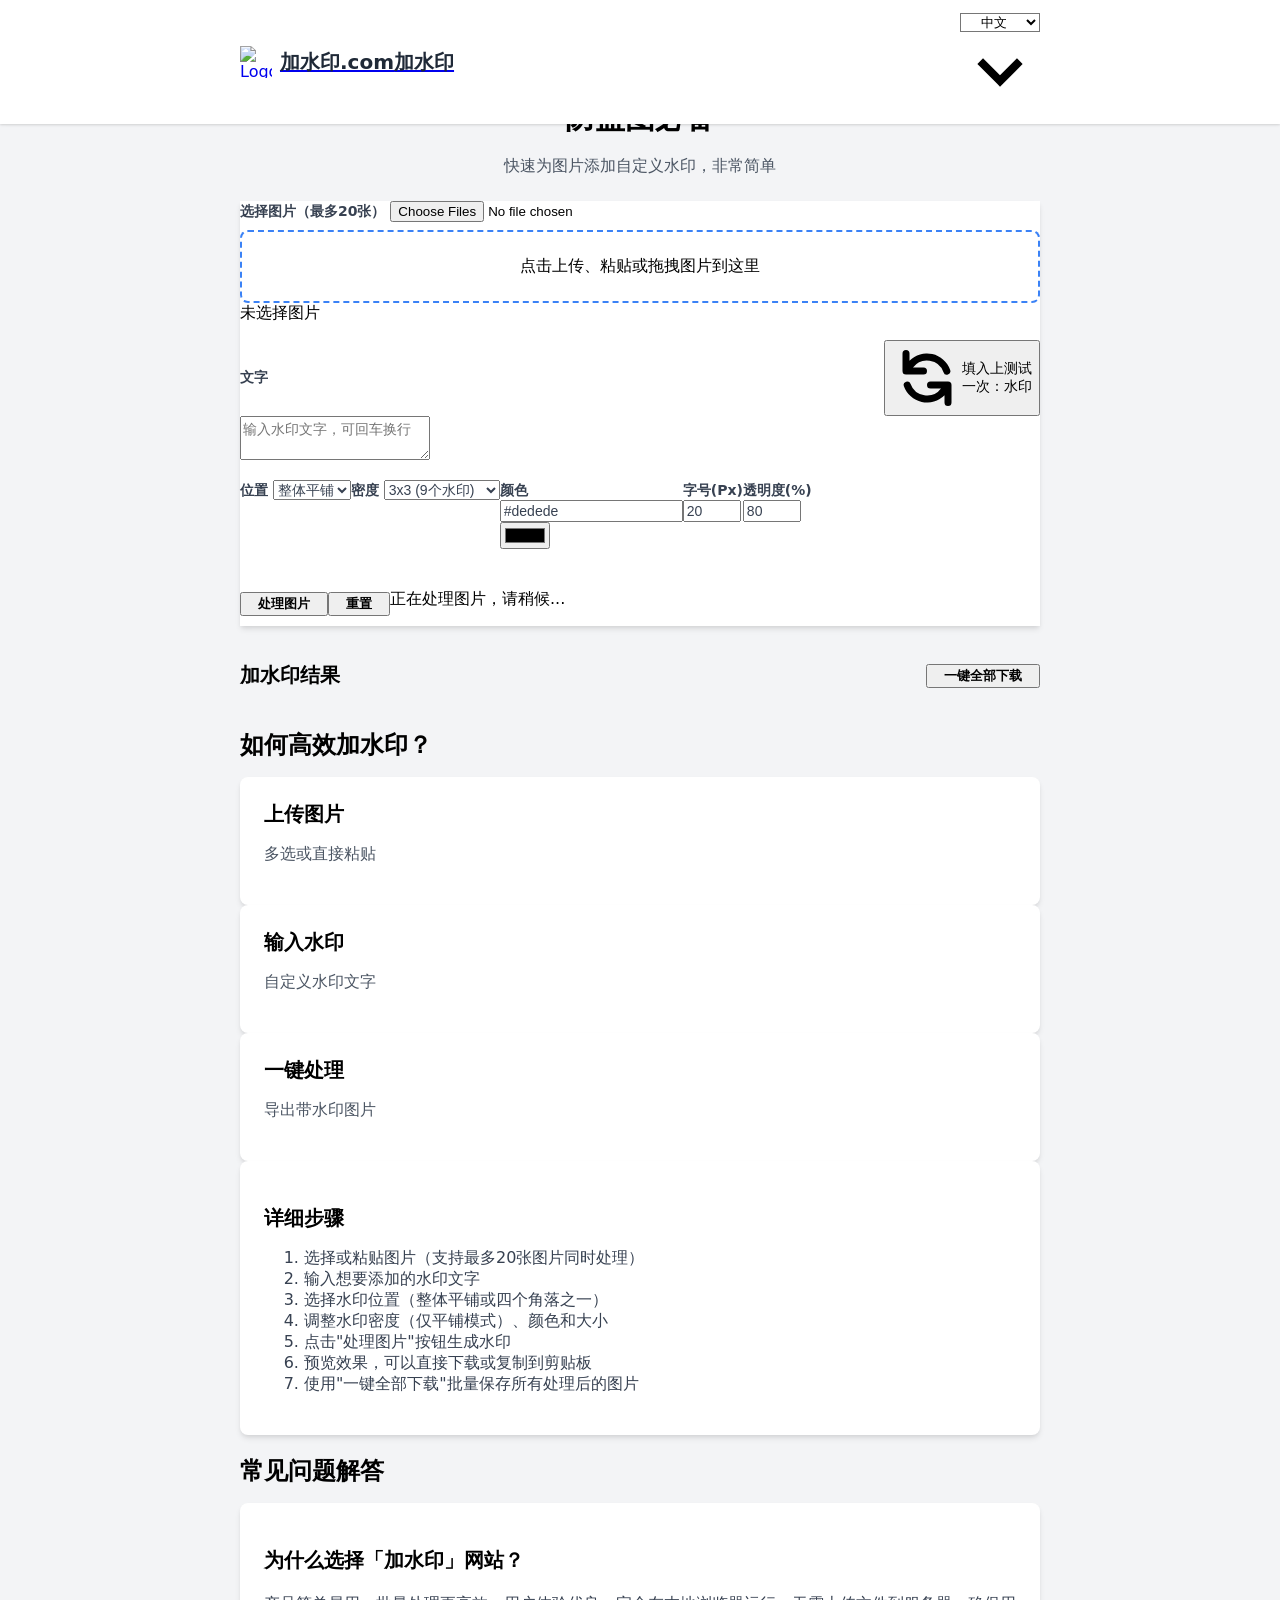
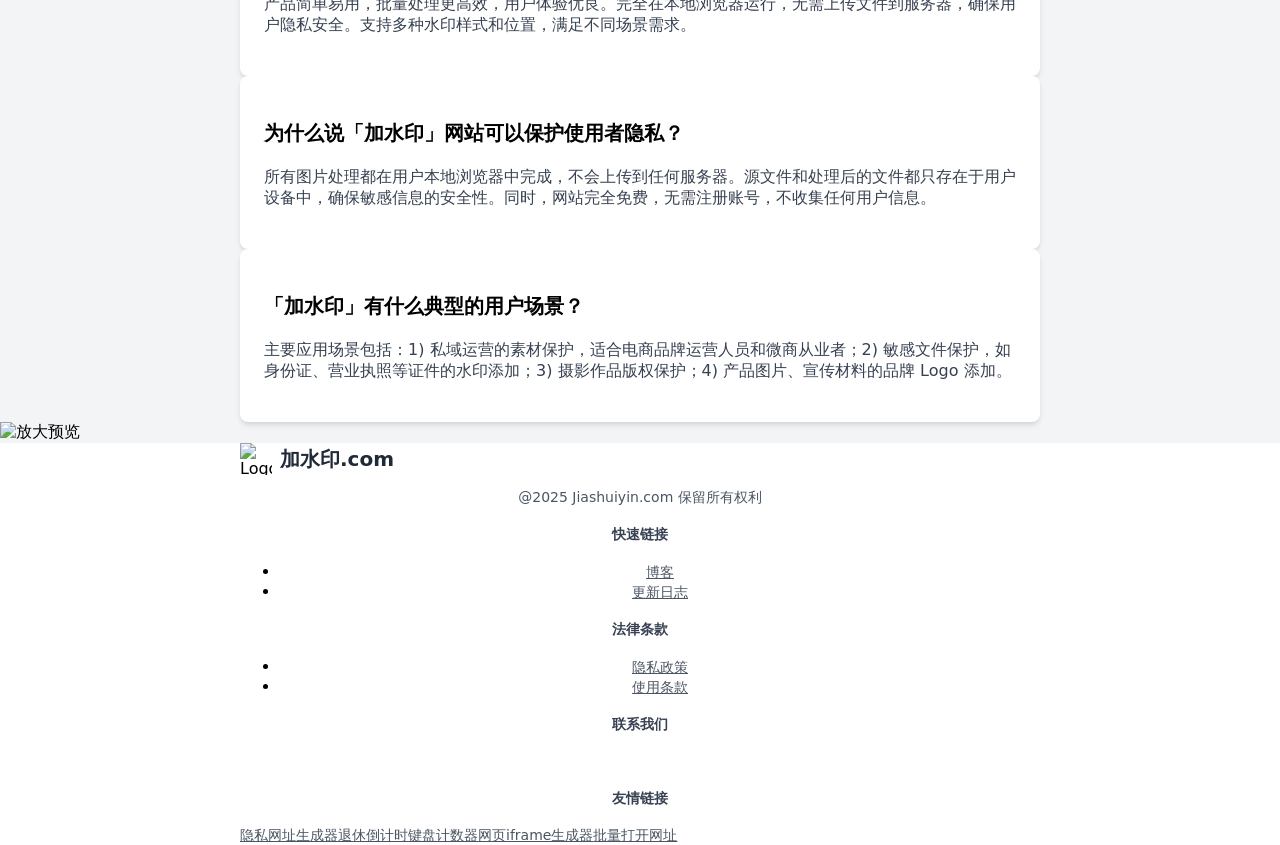
==== index.html @ b8f079f9 "feat: 支持 HEIC 格式及完全离线处理" ====
<!DOCTYPE html>
<html lang="zh-CN">
  <head>
    <meta charset="UTF-8" />
    <meta name="viewport" content="width=device-width, initial-scale=1.0" />
    <title data-i18n="title">
      简易图片加水印，防盗图必备 - 加水印 JiaShuiYin.com
    </title>
    <meta
      name="description"
      content="加水印.com 是一款简单易用的在线图片加水印工具。支持批量处理、自定义水印文字、位置、颜色和大小。保护您的图片，防止盗用。完全免费，无需注册。"
    />
    <meta name="keywords" content="图片水印,加水印,防盗图,批量处理,在线工具" />
    <meta name="author" content="PDMaker" />
    <link rel="canonical" href="https://jiashuiyin.com" />
    <meta
      property="og:title"
      content="简易图片加水印，防盗图必备 - 加水印 JiaShuiYin.com"
    />
    <meta
      property="og:description"
      content="一款简单易用的在线图片加水印工具。支持批量处理、自定义水印文字、位置、颜色和大小。保护您的图片，防止盗用。完全免费，无需注册。"
    />
    <meta property="og:url" content="https://jiashuiyin.com" />
    <meta property="og:type" content="website" />
    <meta
      property="og:image"
      content="https://jiashuiyin.com/images/logo.jpg"
    />
    <style>
      /* 关键渲染路径所需的基础样式 */
      body { background-color: #f3f4f6; margin: 0; font-family: system-ui, -apple-system, sans-serif; }
      .container { max-width: 800px; margin: 0 auto; padding: 0 1rem; }
      .bg-white { background-color: white; }
      .shadow-md { box-shadow: 0 4px 6px -1px rgba(0, 0, 0, 0.1), 0 2px 4px -1px rgba(0, 0, 0, 0.06); }
      .fixed { position: fixed; }
      .top-0 { top: 0; }
      .left-0 { left: 0; }
      .right-0 { right: 0; }
      .z-50 { z-index: 50; }
      .flex { display: flex; }
      .items-center { align-items: center; }
      .justify-between { justify-content: space-between; }
      .px-4 { padding-left: 1rem; padding-right: 1rem; }
      .py-3 { padding-top: 0.75rem; padding-bottom: 0.75rem; }
      .text-xl { font-size: 1.25rem; }
      .font-bold { font-weight: 700; }
      .text-gray-800 { color: #1f2937; }
      
      /* 添加更多首屏关键样式 */
      .space-x-8 > * + * { margin-left: 2rem; }
      .cursor-pointer { cursor: pointer; }
      .h-8 { height: 2rem; }
      .w-8 { width: 2rem; }
      .mr-2 { margin-right: 0.5rem; }
      .text-gray-700 { color: #374151; }
      .hover\:text-blue-500:hover { color: #3b82f6; }
      .font-medium { font-weight: 500; }
      .text-sm { font-size: 0.875rem; }
      .rounded-lg { border-radius: 0.5rem; }
      .p-6 { padding: 1.5rem; }
      .mb-4 { margin-bottom: 1rem; }
      .mt-2 { margin-top: 0.5rem; }
      .border-2 { border-width: 2px; }
      .border-dashed { border-style: dashed; }
      .border-blue-500 { border-color: #3b82f6; }
      .text-center { text-align: center; }
      .transition-colors { transition-property: background-color, border-color, color, fill, stroke; }
      .duration-300 { transition-duration: 300ms; }
      
      /* 添加页面初始化时的隐藏样式 */
      .page-initializing {
        opacity: 0;
        visibility: hidden;
      }
      
      /* 添加页面准备完成的样式 */
      .page-ready {
        opacity: 1;
        visibility: visible;
        transition: opacity 0.3s ease;
      }
      
      /* 确保导航栏在加载时就有正确的样式 */
      nav.bg-white {
        width: 100%;
        background-color: white;
        box-shadow: 0 1px 3px 0 rgba(0, 0, 0, 0.1), 0 1px 2px 0 rgba(0, 0, 0, 0.06);
      }
      
      /* 添加首屏文本样式 */
      .text-3xl { font-size: 1.875rem; line-height: 2.25rem; }
      .text-center { text-align: center; }
      .text-gray-600 { color: #4b5563; }
      .mb-6 { margin-bottom: 1.5rem; }
    </style>
    <!-- 异步加载非关键 CSS -->
    <link rel="preload" href="styles.css" as="style" onload="this.onload=null;this.rel='stylesheet'" />
    <noscript><link rel="stylesheet" href="styles.css"></noscript>
    <link rel="preload" href="/images/logo.png" as="image" />
    <link
      rel="icon"
      type="image/x-icon"
      sizes="16x16 32x32 48x48"
      href="/images/favicon.ico"
    />
    <link
      rel="apple-touch-icon"
      sizes="180x180"
      href="/images/apple-touch-icon.png"
    />
    <link
      rel="icon"
      type="image/png"
      sizes="32x32"
      href="/images/favicon-32x32.png"
    />
    <link
      rel="icon"
      type="image/png"
      sizes="16x16"
      href="/images/favicon-16x16.png"
    />
    <script type="application/ld+json">
      {
        "@context": "https://schema.org",
        "@type": "WebApplication",
        "name": "加水印.com",
        "url": "https://jiashuiyin.com",
        "description": "简单易用的在线图片加水印工具，支持批量处理和自定义水印。",
        "applicationCategory": "MultimediaApplication",
        "operatingSystem": "All",
        "offers": {
          "@type": "Offer",
          "price": "0"
        }
      }
    </script>
    <meta name="robots" content="index, follow" />
    <!-- 修改 JavaScript 加载 -->
    <script>
      // 内联关键的初始化代码
      window.addEventListener('DOMContentLoaded', function() {
        const pageLoader = document.getElementById('pageLoader');
        if (pageLoader) pageLoader.style.display = 'none';
      });
    </script>
    <!-- 本地依赖库 -->
    <script src="libs/heic2any.min.js"></script>
    <script src="libs/jszip.min.js"></script>
    <script src="libs/FileSaver.min.js"></script>
    <!-- 延迟加载非关键脚本 -->
    <script src="i18n.js" type="module" defer></script>
    <script src="script.js" type="module" defer></script>

    <!-- CSS 加载失败的回退方案 -->
    <script>
      // 如果CSS加载失败，使用回退方案
      (function() {
        var cssMain = document.querySelector('link[href="styles.css"]');
        if (cssMain) {
          cssMain.onerror = function() {
            var link = document.createElement('link');
            link.rel = 'stylesheet';
            link.href = 'styles.css';
            document.head.appendChild(link);
          };
        }
      })();
    </script>
  </head>
  <body class="bg-gray-100 font-sans page-initializing">
    <!-- 添加一个初始加载遮罩 -->
    <div id="initialLoadingMask" style="position: fixed; top: 0; left: 0; right: 0; bottom: 0; background-color: #f3f4f6; z-index: 9999;"></div>
    <div id="pageLoader" class="page-loader">
      <div class="loader-container">
        <div class="loader"></div>
        <div class="loader-progress">
          <div class="progress-bar"></div>
        </div>
        <div class="loader-text" data-i18n="loading">加载中...</div>
      </div>
    </div>
    <nav class="bg-white shadow-md fixed top-0 left-0 right-0 z-50">
      <div class="container mx-auto px-4 py-3">
        <div class="flex justify-between items-center">
          <!-- 左侧区域：品牌标识 -->
          <div class="flex items-center">
            <a href="/" class="flex items-center cursor-pointer">
              <img 
                src="../images/logo.png" 
                alt="Logo" 
                class="h-8 w-8 mr-2" 
                width="32" 
                height="32"
                fetchpriority="high"
              />
              <!-- 完整品牌名 -->
              <span class="text-xl font-bold text-gray-800 brand-name-full" data-i18n="logo">
                加水印.com
              </span>
              <!-- 简短品牌名 -->
              <span class="text-xl font-bold text-gray-800 brand-name-short" data-i18n="logoShort">
                加水印
              </span>
            </a>
          </div>

          <!-- 右侧区域：功能按钮 -->
          <div class="flex items-center space-x-4">
            <!-- GitHub 链接 -->
            <a
              href="https://github.com/pdmaker/watermark-master"
              target="_blank"
              rel="noopener noreferrer"
              class="text-gray-700 hover:text-blue-500"
              title="GitHub"
            >
              <svg class="w-6 h-6" fill="currentColor" viewBox="0 0 24 24" aria-hidden="true">
                <path fill-rule="evenodd" d="M12 2C6.477 2 2 6.484 2 12.017c0 4.425 2.865 8.18 6.839 9.504.5.092.682-.217.682-.483 0-.237-.008-.868-.013-1.703-2.782.605-3.369-1.343-3.369-1.343-.454-1.158-1.11-1.466-1.11-1.466-.908-.62.069-.608.069-.608 1.003.07 1.531 1.032 1.531 1.032.892 1.53 2.341 1.088 2.91.832.092-.647.35-1.088.636-1.338-2.22-.253-4.555-1.113-4.555-4.951 0-1.093.39-1.988 1.029-2.688-.103-.253-.446-1.272.098-2.65 0 0 .84-.27 2.75 1.026A9.564 9.564 0 0112 6.844c.85.004 1.705.115 2.504.337 1.909-1.296 2.747-1.027 2.747-1.027.546 1.379.202 2.398.1 2.651.64.7 1.028 1.595 1.028 2.688 0 3.848-2.339 4.695-4.566 4.943.359.309.678.92.678 1.855 0 1.338-.012 2.419-.012 2.747 0 .268.18.58.688.482A10.019 10.019 0 0022 12.017C22 6.484 17.522 2 12 2z" clip-rule="evenodd"/>
              </svg>
            </a>
            <!-- 语言选择器 -->
            <div class="relative">
              <select
                id="languageSelector"
                class="appearance-none bg-white border border-gray-300 rounded px-4 py-2 pr-8 leading-tight focus:outline-none focus:border-blue-500"
                aria-label="选择语言"
              >
                <option value="zh-CN">中文</option>
                <option value="en">En</option>
              </select>
              <div class="pointer-events-none absolute inset-y-0 right-0 flex items-center px-2 text-gray-700">
                <svg class="fill-current h-4 w-4" xmlns="http://www.w3.org/2000/svg" viewBox="0 0 20 20">
                  <path d="M9.293 12.95l.707.707L15.657 8l-1.414-1.414L10 10.828 5.757 6.586 4.343 8z" />
                </svg>
              </div>
            </div>
          </div>
        </div>
      </div>
    </nav>
    <!-- 添加一个占位 div，防止内容被固定导航栏遮挡 -->
    <div class="h-16"></div>
    <div class="container mx-auto px-4 py-8 mt-16">
      <div class="max-w-3xl mx-auto">
        <div class="title-container">
          <h1 class="text-3xl font-bold mb-2 text-center">
            <span class="pc-title" data-i18n="heading">简易图片加水印，防盗图必备</span>
            <span class="mobile-title">
              <div class="text-2xl">简易图片加水印</div>
              <div class="text-2xl mt-2">防盗图必备</div>
            </span>
          </h1>
          <p class="text-l text-gray-600 mb-6 text-center" data-i18n="subheading">
            快速为图片添加自定义水印，非常简单
          </p>
        </div>
        <div class="bg-white shadow-md rounded px-8 pt-6 pb-8 mb-4">
          <div class="mb-4">
            <label
              class="block text-gray-700 text-sm font-bold mb-2"
              for="imageInput"
              data-i18n="selectImages"
            >
              选择图片（最多20张）
            </label>
            <input
              id="imageInput"
              type="file"
              accept="image/*,.heic,.heif"
              multiple
              class="hidden"
            />
            <!-- 修改粘贴区域的样式，添加文本颜色 -->
            <div
              id="pasteArea"
              class="mt-2 border-2 border-dashed border-blue-500 rounded-lg p-6 text-center cursor-pointer hover:bg-blue-50 transition-colors duration-300"
            >
              <span data-i18n="pasteAreaText">点击上传、粘贴或拖拽图片到这里</span>
            </div>
            <!-- 添加固定高度的状态容器 -->
            <div class="file-status-container">
              <span data-i18n="noFileChosen">未选择图片</span>
            </div>
            <!-- 延迟加载的图片预览区域 -->
            <div id="imagePreviewArea" class="hidden">
              <!-- 动态加载的图片预览将使用 loading="lazy" -->
            </div>
          </div>
          <div class="mb-4">
            <div class="flex justify-between items-center mb-2">
              <label
                class="block text-gray-700 text-sm font-bold"
                for="watermarkText"
                data-i18n="watermarkText"
              >
                文字
              </label>
              <button
                id="reuseWatermark"
                class="text-sm text-gray-500 hover:text-blue-500 flex items-center transition-colors duration-200"
              >
                <svg class="w-4 h-4 mr-1" viewBox="0 0 20 20" fill="currentColor">
                  <path fill-rule="evenodd" d="M4 2a1 1 0 011 1v2.101a7.002 7.002 0 0111.601 2.566 1 1 0 11-1.885.666A5.002 5.002 0 005.999 7H9a1 1 0 010 2H4a1 1 0 01-1-1V3a1 1 0 011-1zm.008 9.057a1 1 0 011.276.61A5.002 5.002 0 0014.001 13H11a1 1 0 110-2h5a1 1 0 011 1v5a1 1 0 11-2 0v-2.101a7.002 7.002 0 01-11.601-2.566 1 1 0 01.61-1.276z" clip-rule="evenodd" />
                </svg>
                <span data-i18n="reusePrevious">填入上一次：</span>
                <span id="previousWatermarkText" class="ml-1 truncate max-w-[150px]">测试水印</span>
              </button>
            </div>
            <textarea
              class="shadow appearance-none border rounded w-full py-2 px-3 text-gray-700 text-sm focus:outline-none focus:shadow-outline resize-none transition-all duration-200 focus:border-blue-500 focus:ring-2 focus:ring-blue-200"
              id="watermarkText"
              rows="1"
              maxlength="100"
              data-i18n-placeholder="inputWatermarkText"
              placeholder="输入水印文字，可回车换行"
              style="min-height: 38px; line-height: 22px;"
            ></textarea>
          </div>
          <div class="mb-4 flex flex-wrap -mx-2">
            <div class="w-full sm:w-1/5 px-2 mb-4 sm:mb-0">
              <label
                class="block text-gray-700 text-sm font-bold mb-2"
                for="watermarkPosition"
                data-i18n="watermarkPosition"
              >
                位置
              </label>
              <select
                class="shadow appearance-none border rounded w-full py-2 px-3 text-gray-700 leading-tight focus:outline-none focus:shadow-outline text-sm"
                id="watermarkPosition"
              >
                <option value="tile" selected data-i18n="watermarkPositionTile">
                  整体平铺
                </option>
                <option value="center" data-i18n="watermarkPositionCenter">
                  居中
                </option>
                <option value="bottomRight" data-i18n="watermarkPositionBottomRight">
                  右下角
                </option>
                <option value="bottomLeft" data-i18n="watermarkPositionBottomLeft">
                  左下角
                </option>
                <option value="topRight" data-i18n="watermarkPositionTopRight">
                  右上角
                </option>
                <option value="topLeft" data-i18n="watermarkPositionTopLeft">
                  左上角
                </option>
              </select>
            </div>
            <div class="w-full sm:w-1/5 px-2 mb-4 sm:mb-0">
              <label
                class="block text-gray-700 text-sm font-bold mb-2"
                for="watermarkDensity"
                data-i18n="watermarkDensity"
              >
                密度
              </label>
              <select
                class="shadow appearance-none border rounded w-full py-2 px-3 text-gray-700 leading-tight focus:outline-none focus:shadow-outline text-sm"
                id="watermarkDensity"
              >
                <option value="2" data-i18n="twoByTwo">2x2 (4个水印)</option>
                <option value="3" selected data-i18n="threeByThree">
                  3x3 (9个水印)
                </option>
                <option value="4" data-i18n="fourByFour">4x4 (16个水印)</option>
                <option value="5" data-i18n="fiveByFive">5x5 (25个水印)</option>
                <option value="6" data-i18n="sixBySix">6x6 (36个水印)</option>
              </select>
            </div>
            <div class="w-full sm:w-1/5 px-2 mb-4 sm:mb-0">
              <label
                class="block text-gray-700 text-sm font-bold mb-2"
                for="watermarkColor"
                data-i18n="watermarkColor"
              >
                颜色
              </label>
              <div class="relative">
                <input
                  class="shadow appearance-none border rounded w-full py-2 px-3 text-gray-700 leading-tight focus:outline-none focus:shadow-outline text-sm"
                  id="watermarkColor"
                  type="text"
                  value="#dedede"
                  placeholder="#dedede"
                />
                <div
                  class="absolute inset-y-0 right-0 flex items-center pr-3 cursor-pointer"
                >
                  <div
                    id="colorPreview"
                    class="w-6 h-6 rounded border border-gray-300"
                  ></div>
                </div>
                <input
                  type="color"
                  id="colorPicker"
                  class="absolute opacity-0 -z-10"
                  aria-label="选择颜色"
                />
              </div>
            </div>
            <div class="w-full sm:w-1/5 px-2 mb-4 sm:mb-0">
              <label
                class="block text-gray-700 text-sm font-bold mb-2"
                for="watermarkSize"
                data-i18n="watermarkSize"
              >
                字号(Px)
              </label>
              <div class="relative">
                <input
                  class="shadow appearance-none border rounded w-full py-2 px-3 text-gray-700 leading-tight focus:outline-none focus:shadow-outline text-sm"
                  id="watermarkSize"
                  type="number"
                  min="10"
                  max="100"
                  value="20"
                  step="1"
                />
              </div>
            </div>
            <div class="w-full sm:w-1/5 px-2 mb-4 sm:mb-0">
              <label
                class="block text-gray-700 text-sm font-bold mb-2"
                for="watermarkOpacity"
                data-i18n="watermarkOpacity"
              >
                透明度(%)
              </label>
              <div class="relative">
                <input
                  class="shadow appearance-none border rounded w-full py-2 px-3 text-gray-700 leading-tight focus:outline-none focus:shadow-outline text-sm"
                  id="watermarkOpacity"
                  type="number"
                  min="0"
                  max="100"
                  value="80"
                  step="1"
                />
              </div>
            </div>
          </div>
          <div class="flex items-center justify-center flex-col">
            <div class="flex w-full space-x-2 button-container">
              <button
                class="bg-blue-500 hover:bg-blue-700 text-white font-bold py-2 px-4 rounded focus:outline-none focus:shadow-outline process-button"
                id="processButton"
                type="button"
                data-i18n="processImages"
              >
                处理图片
              </button>
              <button
                class="bg-gray-500 hover:bg-gray-700 text-white font-bold py-2 px-4 rounded focus:outline-none focus:shadow-outline reset-button"
                id="resetButton"
                type="button"
                data-i18n="resetButton"
              >
                重置
              </button>
            </div>
            <div id="processingLoader" class="processing-loader">
              <div class="loader"></div>
              <p class="mt-2" data-i18n="processingImages">
                正在处理图片，请稍候...
              </p>
            </div>
          </div>
        </div>
        <!-- 在 previewContainer 上方添加以下代码 -->
        <div id="resultSection" class="hidden">
          <div class="flex justify-between items-center mb-4">
            <h3 class="text-xl font-bold" data-i18n="watermarkResults">
              加水印结果
            </h3>
            <button
              id="downloadAllButton"
              class="bg-green-500 hover:bg-green-700 text-white font-bold py-2 px-4 rounded focus:outline-none focus:shadow-outline"
              data-i18n="downloadAll"
            >
              一键全部下载
            </button>
          </div>
          <div id="previewContainer" class="space-y-4"></div>
        </div>
        <!-- How to Use Section -->
        <div class="mt-12">
          <h2 class="text-2xl font-bold mb-4" data-i18n="howToUse">
            如何高效加水印？
          </h2>
          <!-- Quick Steps -->
          <div class="grid grid-cols-1 md:grid-cols-3 gap-6 mb-8">
            <div class="bg-white rounded-lg shadow-md p-6">
              <div class="text-xl font-bold mb-2" data-i18n="quickStep1">上传图片</div>
              <p class="text-gray-600" data-i18n="quickStep1Detail">多选或直接粘贴</p>
            </div>
            <div class="bg-white rounded-lg shadow-md p-6">
              <div class="text-xl font-bold mb-2" data-i18n="quickStep2">输入水印</div>
              <p class="text-gray-600" data-i18n="quickStep2Detail">自定义水印文字</p>
            </div>
            <div class="bg-white rounded-lg shadow-md p-6">
              <div class="text-xl font-bold mb-2" data-i18n="quickStep3">一键处理</div>
              <p class="text-gray-600" data-i18n="quickStep3Detail">导出带水印图片</p>
            </div>
          </div>
          <!-- Detailed Steps -->
          <div class="bg-white rounded-lg shadow-md p-6">
            <h3 class="text-xl font-bold mb-4" data-i18n="detailedSteps">详细步骤</h3>
            <ol class="list-decimal list-inside space-y-2 text-gray-700">
              <li data-i18n="step1">选择或粘贴图片（支持最多20张图片同时处理）</li>
              <li data-i18n="step2">输入想要添加的水印文字</li>
              <li data-i18n="step3">选择水印位置（整体平铺或四个角落之一）</li>
              <li data-i18n="step4">调整水印密度（仅平铺模式）、颜色和大小</li>
              <li data-i18n="step5">点击"处理图片"按钮生成水印</li>
              <li data-i18n="step6">预览效果，可以直接下载或复制到剪贴板</li>
              <li data-i18n="step7">使用"一键全部下载"批量保存所有处理后的图片</li>
            </ol>
          </div>
        </div>

        <!-- FAQ Section -->
        <div class="mt-12">
          <h2 class="text-2xl font-bold mb-4" data-i18n="qaTitle">常见问题解答</h2>
          <div class="space-y-4">
            <div class="bg-white rounded-lg shadow-md p-6">
              <h3 class="text-xl font-bold mb-2" data-i18n="qa1Title">
                为什么选择「加水印」网站？
              </h3>
              <p class="text-gray-700" data-i18n="qa1Answer">
                产品简单易用，批量处理更高效，用户体验优良。完全在本地浏览器运行，无需上传文件到服务器，确保用户隐私安全。支持多种水印样式和位置，满足不同场景需求。
              </p>
            </div>
            <div class="bg-white rounded-lg shadow-md p-6">
              <h3 class="text-xl font-bold mb-2" data-i18n="qa2Title">
                为什么说「加水印」网站可以保护使用者隐私？
              </h3>
              <p class="text-gray-700" data-i18n="qa2Answer">
                所有图片处理都在用户本地浏览器中完成，不会上传到任何服务器。源文件和处理后的文件都只存在于用户设备中，确保敏感信息的安全性。同时，网站完全免费，无需注册账号，不收集任何用户信息。
              </p>
            </div>  
            <div class="bg-white rounded-lg shadow-md p-6">
              <h3 class="text-xl font-bold mb-2" data-i18n="qa3Title">
                「加水印」有什么典型的用户场景？
              </h3>
              <p class="text-gray-700" data-i18n="qa3Answer">
                主要应用场景包括：1) 私域运营的素材保护，适合电商品牌运营人员和微商从业者；2) 敏感文件保护，如身份证、营业执照等证件的水印添加；3) 摄影作品版权保护；4) 产品图片、宣传材料的品牌 Logo 添加。
              </p>
            </div>
          </div>
        </div>
      </div>
    </div>
    <div id="imageModal" class="modal hidden">
      <img id="modalImage" src="" alt="放大预览" class="modal-content" />
    </div>
    <!-- Footer -->
    <footer class="bg-white mt-12 py-8 border-t border-gray-200">
      <div class="container mx-auto px-4">
        <!-- 主要内容区 -->
        <div class="grid grid-cols-1 md:grid-cols-4 gap-8 mb-8">
          <!-- 品牌信息 -->
          <div class="text-center md:text-left">
            <div class="flex items-center justify-center md:justify-start mb-3">
              <img src="../images/logo.png" alt="Logo" class="h-8 w-8 mr-2" />
              <span class="text-xl font-bold text-gray-800" data-i18n="logo">加水印.com</span>
            </div>
            <p class="text-sm text-gray-600">
              <span data-i18n="copyright">@2025 Jiashuiyin.com</span>
              <span data-i18n="rights">保留所有权利</span>
            </p>
          </div>
          
          <!-- 快速链接 -->
          <div class="text-center md:text-left">
            <h4 class="text-sm font-semibold text-gray-700 mb-3">快速链接</h4>
            <ul class="space-y-2">
              <li>
                <a href="/blog/zh/index.html" class="text-sm text-gray-600 hover:text-blue-600">博客</a>
              </li>
              <li>
                <a href="/changelog.html" class="text-sm text-gray-600 hover:text-blue-600">更新日志</a>
              </li>
            </ul>
          </div>

          <!-- 法律条款 -->
          <div class="text-center md:text-left">
            <h4 class="text-sm font-semibold text-gray-700 mb-3">法律条款</h4>
            <ul class="space-y-2">
              <li>
                <a href="/legal/zh/privacy.html" class="text-sm text-gray-600 hover:text-blue-600" data-i18n="privacyPolicy">隐私政策</a>
              </li>
              <li>
                <a href="/legal/zh/terms.html" class="text-sm text-gray-600 hover:text-blue-600" data-i18n="termsConditions">使用条款</a>
              </li>
            </ul>
          </div>

          <!-- 联系方式 -->
          <div class="text-center md:text-left">
            <h4 class="text-sm font-semibold text-gray-700 mb-3">联系我们</h4>
            <!-- 社交媒体图标 -->
            <div class="flex items-center justify-center md:justify-start space-x-4">
              <!-- Email 图标 -->
              <a href="mailto:hi@jiashuiyin.com" 
                 class="text-gray-400 hover:text-gray-600"
                 title="发送邮件">
                <svg class="w-5 h-5" fill="currentColor" viewBox="0 0 24 24">
                  <path d="M20 4H4c-1.1 0-2 .9-2 2v12c0 1.1.9 2 2 2h16c1.1 0 2-.9 2-2V6c0-1.1-.9-2-2-2zm0 4l-8 5-8-5V6l8 5 8-5v2z"/>
                </svg>
              </a>
              <!-- GitHub 图标 -->
              <a href="https://github.com/pdmaker/watermark-master" 
                 target="_blank" 
                 rel="noopener noreferrer"
                 class="text-gray-400 hover:text-gray-600"
                 title="GitHub">
                <svg class="w-5 h-5" fill="currentColor" viewBox="0 0 24 24">
                  <path fill-rule="evenodd" d="M12 2C6.477 2 2 6.484 2 12.017c0 4.425 2.865 8.18 6.839 9.504.5.092.682-.217.682-.483 0-.237-.008-.868-.013-1.703-2.782.605-3.369-1.343-3.369-1.343-.454-1.158-1.11-1.466-1.11-1.466-.908-.62.069-.608.069-.608 1.003.07 1.531 1.032 1.531 1.032.892 1.53 2.341 1.088 2.91.832.092-.647.35-1.088.636-1.338-2.22-.253-4.555-1.113-4.555-4.951 0-1.093.39-1.988 1.029-2.688-.103-.253-.446-1.272.098-2.65 0 0 .84-.27 2.75 1.026A9.564 9.564 0 0112 6.844c.85.004 1.705.115 2.504.337 1.909-1.296 2.747-1.027 2.747-1.027.546 1.379.202 2.398.1 2.651.64.7 1.028 1.595 1.028 2.688 0 3.848-2.339 4.695-4.566 4.943.359.309.678.92.678 1.855 0 1.338-.012 2.419-.012 2.747 0 .268.18.58.688.482A10.019 10.019 0 0022 12.017C22 6.484 17.522 2 12 2z" clip-rule="evenodd"/>
                </svg>
              </a>
              <!-- Twitter 图标 -->
              <a href="https://x.com/pdmake" 
                 target="_blank" 
                 rel="noopener noreferrer"
                 class="text-gray-400 hover:text-gray-600"
                 title="Twitter">
                <svg class="w-5 h-5" fill="currentColor" viewBox="0 0 24 24">
                  <path d="M18.244 2.25h3.308l-7.227 8.26 8.502 11.24H16.17l-5.214-6.817L4.99 21.75H1.68l7.73-8.835L1.254 2.25H8.08l4.713 6.231zm-1.161 17.52h1.833L7.084 4.126H5.117z"/>
                </svg>
              </a>
            </div>
          </div>
        </div>

        <!-- 分隔线 -->
        <div class="border-t border-gray-200 my-6"></div>

        <!-- 友情链接 -->
        <div class="text-center">
          <h4 class="text-sm font-semibold text-gray-700 mb-3" data-i18n="friendlyLinks">友情链接</h4>
          <div class="flex flex-wrap justify-center gap-4">
            <a href="https://refhide.com/" class="text-sm text-gray-600 hover:text-blue-600" target="_blank" rel="noopener noreferrer" data-i18n="RefHide">隐私网址生成器</a>
            <a href="https://daojishi.fun" class="text-sm text-gray-600 hover:text-blue-600" target="_blank" rel="noopener noreferrer" data-i18n="retirementCountdown">退休倒计时</a>
            <a href="https://keyboardcounter.top/" class="text-sm text-gray-600 hover:text-blue-600" target="_blank" rel="noopener noreferrer" data-i18n="keyboardCounter">键盘计数器</a>
            <a href="https://iframegenerator.app/" class="text-sm text-gray-600 hover:text-blue-600" target="_blank" rel="noopener noreferrer" data-i18n="iframeGenerator">网页iframe生成器</a>
            <a href="https://openurls.net/" class="text-sm text-gray-600 hover:text-blue-600" target="_blank" rel="noopener noreferrer" data-i18n="openUrlsBatch">批量打开网址</a>
          </div>
        </div>
      </div>
    </footer>
    <!-- 修改页面加载脚本 -->
    <script>
      // 页面加载优化
      document.addEventListener('DOMContentLoaded', function() {
        // 移除初始化类，添加准备完成类
        document.body.classList.remove('page-initializing');
        document.body.classList.add('page-ready');
        
        // 移除加载遮罩
        const loadingMask = document.getElementById('initialLoadingMask');
        if (loadingMask) {
          loadingMask.style.opacity = '0';
          loadingMask.style.transition = 'opacity 0.3s ease';
          setTimeout(() => {
            loadingMask.remove();
          }, 300);
        }
      });
    </script>
  </body>
</html>
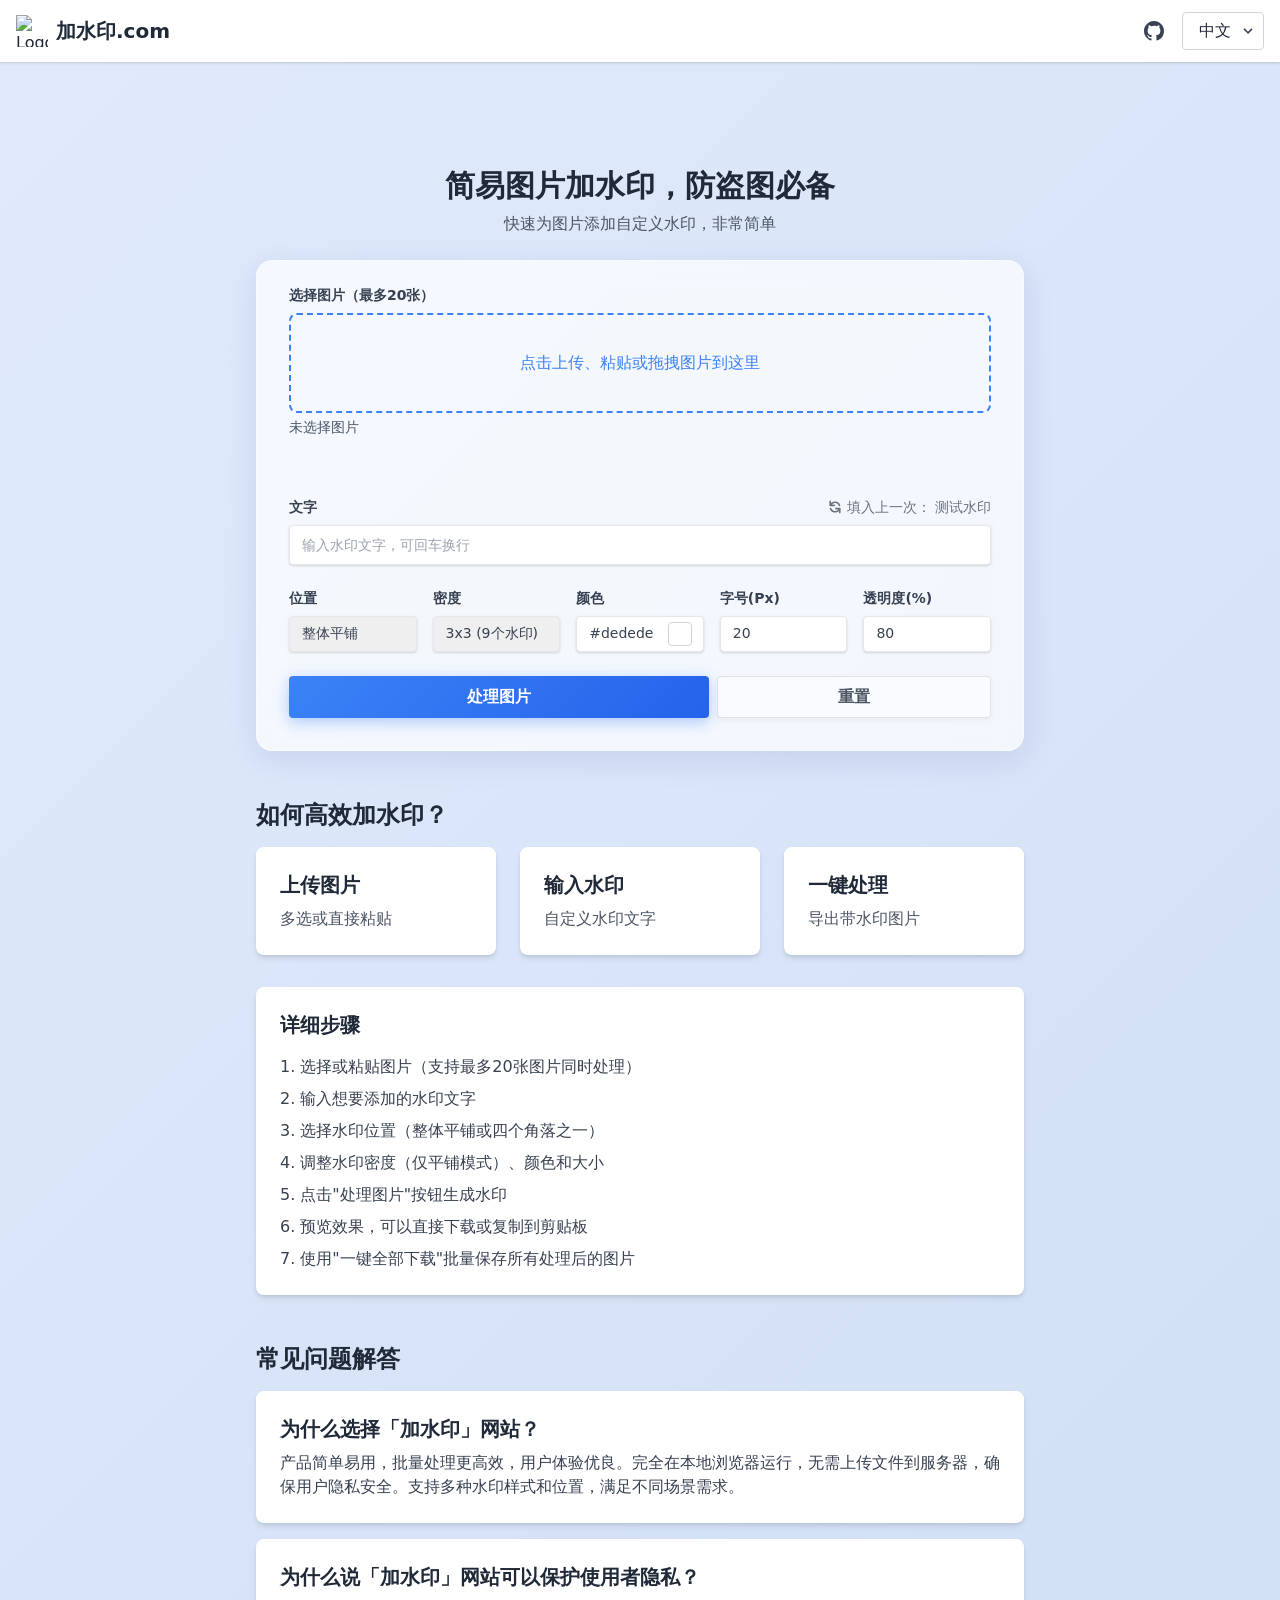
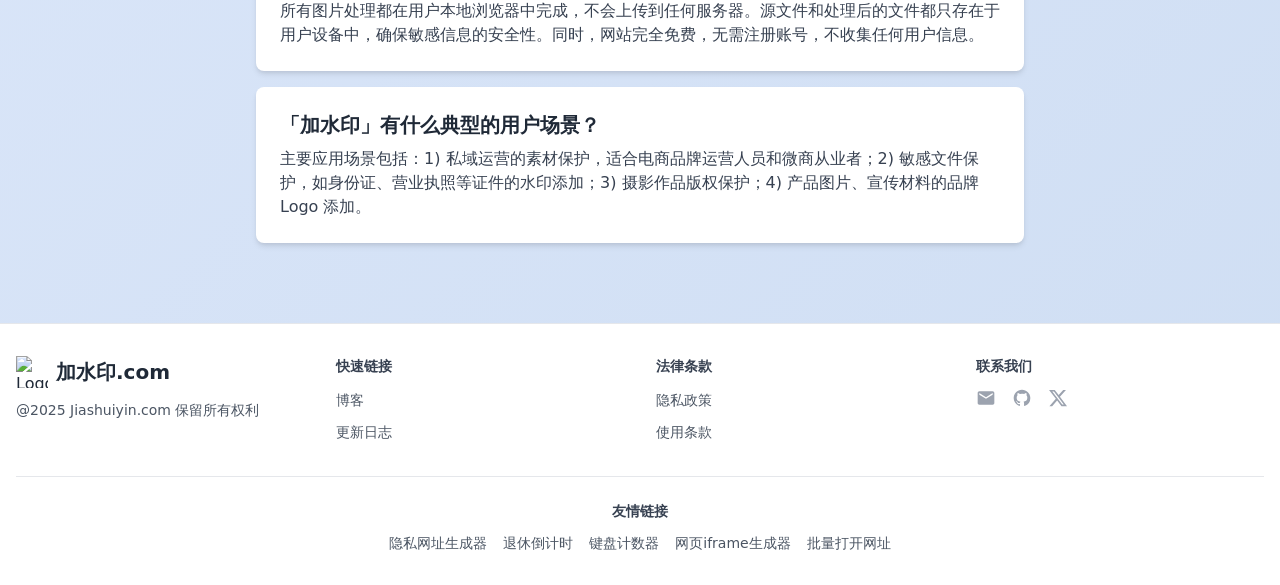
==== commit 6a26ed2d: "style: 优化并美化UI界面，实现高级玻璃拟态与移动端网格布局" ====
--- a/index.html
+++ b/index.html
@@ -146,6 +146,7 @@
       });
     </script>
     <!-- 本地依赖库 -->
+    <link rel="stylesheet" href="libs/tailwind.min.css">
     <script src="libs/heic2any.min.js"></script>
     <script src="libs/jszip.min.js"></script>
     <script src="libs/FileSaver.min.js"></script>
@@ -256,7 +257,7 @@
             快速为图片添加自定义水印，非常简单
           </p>
         </div>
-        <div class="bg-white shadow-md rounded px-8 pt-6 pb-8 mb-4">
+        <div class="glass-panel px-6 sm:px-8 pt-6 pb-8 mb-4">
           <div class="mb-4">
             <label
               class="block text-gray-700 text-sm font-bold mb-2"
@@ -318,8 +319,8 @@
               style="min-height: 38px; line-height: 22px;"
             ></textarea>
           </div>
-          <div class="mb-4 flex flex-wrap -mx-2">
-            <div class="w-full sm:w-1/5 px-2 mb-4 sm:mb-0">
+          <div class="mb-6 grid grid-cols-2 sm:grid-cols-5 gap-4">
+            <div class="w-full">
               <label
                 class="block text-gray-700 text-sm font-bold mb-2"
                 for="watermarkPosition"
@@ -351,7 +352,7 @@
                 </option>
               </select>
             </div>
-            <div class="w-full sm:w-1/5 px-2 mb-4 sm:mb-0">
+            <div class="w-full">
               <label
                 class="block text-gray-700 text-sm font-bold mb-2"
                 for="watermarkDensity"
@@ -372,7 +373,7 @@
                 <option value="6" data-i18n="sixBySix">6x6 (36个水印)</option>
               </select>
             </div>
-            <div class="w-full sm:w-1/5 px-2 mb-4 sm:mb-0">
+            <div class="w-full col-span-2 sm:col-span-1">
               <label
                 class="block text-gray-700 text-sm font-bold mb-2"
                 for="watermarkColor"
@@ -404,7 +405,7 @@
                 />
               </div>
             </div>
-            <div class="w-full sm:w-1/5 px-2 mb-4 sm:mb-0">
+            <div class="w-full">
               <label
                 class="block text-gray-700 text-sm font-bold mb-2"
                 for="watermarkSize"
@@ -424,7 +425,7 @@
                 />
               </div>
             </div>
-            <div class="w-full sm:w-1/5 px-2 mb-4 sm:mb-0">
+            <div class="w-full">
               <label
                 class="block text-gray-700 text-sm font-bold mb-2"
                 for="watermarkOpacity"
--- a/styles.css
+++ b/styles.css
@@ -0,0 +1,755 @@
+/* 移除在线的 Tailwind 引入，改由 HTML 内引入本地文件 */
+/* @import url('https://lf3-cdn-tos.bytecdntp.com/cdn/expire-1-M/tailwindcss/2.2.19/tailwind.min.css'); */
+
+body {
+    /* 现代平滑多彩渐变色背景 */
+    background: linear-gradient(135deg, #e0eafc 0%, #cfdef3 100%);
+    min-height: 100vh;
+    font-family: 'Inter', system-ui, -apple-system, sans-serif;
+    color: #1f2937;
+}
+
+.container {
+    max-width: 900px; /* 稍微放大数据以免过宽拥挤 */
+    margin: 0 auto;
+}
+
+/* Glassmorphism 全局定义 - 覆盖现有的 bg-white 表现 */
+.glass-panel {
+    background: rgba(255, 255, 255, 0.7) !important;
+    backdrop-filter: blur(12px);
+    -webkit-backdrop-filter: blur(12px);
+    border: 1px solid rgba(255, 255, 255, 0.4);
+    box-shadow: 0 8px 32px 0 rgba(31, 38, 135, 0.1) !important;
+    border-radius: 1rem !important; /* 更大更圆润的卡片 */
+    transition: all 0.3s ease;
+}
+
+.preview-item {
+    background: rgba(255, 255, 255, 0.7);
+    backdrop-filter: blur(10px);
+    -webkit-backdrop-filter: blur(10px);
+    box-shadow: 0 4px 16px 0 rgba(31, 38, 135, 0.05);
+    border: 1px solid rgba(255, 255, 255, 0.4);
+    border-radius: 1rem;
+    overflow: hidden;
+    margin-bottom: 1.5rem;
+    transition: all 0.3s cubic-bezier(0.4, 0, 0.2, 1);
+}
+
+.preview-item:hover {
+    transform: translateY(-4px) scale(1.01);
+    box-shadow: 0 10px 20px 0 rgba(31, 38, 135, 0.1);
+}
+
+.preview-item img {
+    width: 100%;
+    height: auto;
+    display: block;
+}
+
+.preview-item a {
+    display: block;
+    background: linear-gradient(to right, #3b82f6, #60a5fa);
+    color: white;
+    text-align: center;
+    padding: 0.75rem 1rem;
+    text-decoration: none;
+    font-weight: 600;
+    transition: all 0.3s ease;
+}
+
+.preview-item a:hover {
+    background: linear-gradient(to right, #2563eb, #3b82f6);
+    transform: scale(1.02);
+}
+
+#colorPreview {
+    transition: transform 0.2s;
+}
+
+#colorPreview:hover {
+    transform: scale(1.1);
+}
+
+#processButton {
+    width: 100%;
+}
+
+#previewContainer {
+    display: flex;
+    flex-direction: column;
+    gap: 1rem;
+}
+
+/* 在文件末尾添加以下样式 */
+.modal {
+    display: flex;
+    position: fixed;
+    z-index: 1000;
+    left: 0;
+    top: 0;
+    width: 100%;
+    height: 100%;
+    overflow: auto;
+    background-color: rgba(0,0,0,0.9);
+    cursor: pointer;
+}
+
+.modal-content {
+    margin: auto;
+    display: block;
+    width: 80%;
+    max-width: 80%;
+    max-height: 80%;
+    object-fit: contain;
+    position: absolute;
+    top: 50%;
+    left: 50%;
+    transform: translate(-50%, -50%);
+}
+
+.hidden {
+    display: none;
+}
+
+.loader {
+    border: 5px solid #f3f3f3;
+    border-top: 5px solid #3498db;
+    border-radius: 50%;
+    width: 50px;
+    height: 50px;
+    animation: spin 1s linear infinite;
+  }
+  @keyframes spin {
+    0% { transform: rotate(0deg); }
+    100% { transform: rotate(360deg); }
+  }
+  .page-loader {
+    position: fixed;
+    top: 1rem;
+    right: 1rem;
+    width: auto;
+    height: auto;
+    background: none;
+    z-index: 9999;
+    opacity: 1;
+    transition: opacity 0.3s ease-out;
+    pointer-events: none;
+  }
+  .processing-loader {
+    display: none;
+    margin-top: 1rem;
+    text-align: center;
+  }
+  .processing-loader .loader {
+    margin: 0 auto;
+    width: 36px;
+    height: 36px;
+    border-width: 3px;
+  }
+  .processing-loader p {
+    margin-top: 0.5rem;
+    color: #4a5568;
+    font-size: 0.875rem;
+  }
+
+/* 添加以下样式到文件末尾 */
+#pasteArea span {
+    color: #3b82f6 !important; /* 使用 !important 来确保这个样式会被应用 */
+    font-weight: normal; /* 可选：使文字加粗 */
+}
+
+#pasteArea:hover span {
+    color: #2563eb !important; /* 鼠标悬停时的颜色变化 */
+}
+
+/* 添加响应式布局样式 */
+@media (max-width: 640px) {
+  .container {
+    padding-left: 1rem;
+    padding-right: 1rem;
+  }
+
+  #processButton, #resetButton {
+    font-size: 0.875rem;
+    padding: 0.5rem 1rem;
+  }
+
+  #watermarkDensity, #watermarkColor, #watermarkSize {
+    font-size: 0.875rem;
+  }
+
+  .preview-item img {
+    max-width: 100%;
+    height: auto;
+  }
+}
+
+/* 优化按钮布局 */
+.button-container {
+  display: flex;
+  width: 100%;
+}
+
+.process-button {
+  flex: 1.618;
+  white-space: nowrap;
+  overflow: hidden;
+  text-overflow: ellipsis;
+  min-width: 0;
+  background: linear-gradient(135deg, #3b82f6 0%, #2563eb 100%) !important;
+  color: white !important;
+  border: none;
+  box-shadow: 0 4px 15px rgba(59, 130, 246, 0.4);
+  transition: all 0.3s ease;
+  border-radius: 0.5rem;
+}
+
+.process-button:hover {
+  transform: translateY(-2px) scale(1.02);
+  box-shadow: 0 6px 20px rgba(59, 130, 246, 0.6);
+}
+
+.reset-button {
+  flex: 1;
+  white-space: nowrap;
+  overflow: hidden;
+  text-overflow: ellipsis;
+  min-width: 0;
+  background: rgba(255, 255, 255, 0.5) !important;
+  color: #4b5563 !important;
+  border: 1px solid rgba(0, 0, 0, 0.1);
+  box-shadow: 0 2px 5px rgba(0,0,0,0.05);
+  transition: all 0.3s ease;
+  border-radius: 0.5rem;
+}
+
+.reset-button:hover {
+  background: rgba(255, 255, 255, 0.8) !important;
+  transform: translateY(-1px);
+}
+
+/* 针对移动设备的样式 */
+@media (max-width: 640px) {
+  .process-button, .reset-button {
+    font-size: 0.875rem;
+    padding: 0.5rem 0.75rem;
+  }
+}
+
+/* 优化预览区域布局 */
+#imagePreviewArea {
+  display: none; /* 默认隐藏 */
+}
+
+#imagePreviewArea:not(:empty) {
+  display: flex; /* 当有内容时才显示 */
+  flex-wrap: wrap;
+  gap: 0.5rem;
+  margin-top: 0.5rem;
+}
+
+#imagePreviewArea img {
+  width: 4rem;
+  height: 4rem;
+  object-fit: cover;
+  border-radius: 0.25rem;
+}
+
+/* 添加到文件末尾 */
+select:disabled {
+    appearance: none;
+    background-color: #f3f3f3;
+    color: #999;
+    cursor: not-allowed;
+}
+
+/* 修改按钮组样式 */
+.button-group {
+  display: flex;
+  margin-top: 0.5rem;
+}
+
+.download-button, .copy-button {
+  flex: 1;
+  padding: 0.6rem;
+  text-align: center;
+  color: white;
+  text-decoration: none;
+  border: none;
+  cursor: pointer;
+  transition: all 0.3s ease;
+  font-weight: 500;
+}
+
+.download-button {
+  background: linear-gradient(135deg, #10b981 0%, #059669 100%);
+  border-radius: 0.5rem 0 0 0.5rem;
+}
+
+.copy-button {
+  background: linear-gradient(135deg, #4b5563 0%, #374151 100%);
+  border-radius: 0 0.5rem 0.5rem 0;
+}
+
+.download-button:hover {
+  filter: brightness(1.1);
+}
+
+.copy-button:hover {
+  filter: brightness(1.1);
+}
+
+/* 删除复制按钮的左边距 */
+.copy-button {
+  margin-left: 0;
+}
+
+/* 添加 Toast 样式 */
+.toast {
+  position: fixed;
+  bottom: 20px;
+  left: 50%;
+  transform: translateX(-50%);
+  background-color: rgba(0, 0, 0, 0.7);
+  color: white;
+  padding: 10px 20px;
+  border-radius: 5px;
+  z-index: 1000;
+  opacity: 0;
+  transition: opacity 0.3s ease-in-out;
+}
+
+.toast.show {
+  opacity: 1;
+}
+
+/* 添加到文件末尾 */
+.email-link {
+  color: #3b82f6;
+  text-decoration: none;
+  transition: color 0.3s ease;
+}
+
+.email-link:hover {
+  color: #2563eb;
+  text-decoration: underline;
+}
+
+/* 添加新的样式 */
+.step-container {
+  flex: 1;
+  display: flex;
+  flex-direction: column;
+  align-items: center;
+  text-align: center;
+  position: relative;
+  min-width: 0; /* 允许容器在必要时缩小 */
+}
+
+.step-circle {
+  width: 4rem;
+  height: 4rem;
+  background-color: #3b82f6;
+  border-radius: 9999px;
+  display: flex;
+  align-items: center;
+  justify-content: center;
+  margin-bottom: 0.75rem;
+  flex-shrink: 0;
+}
+
+.step-title {
+  font-size: 1.125rem;
+  font-weight: 600;
+  margin-bottom: 0.25rem;
+  line-height: 1.2;
+  min-height: 1.5em;
+}
+
+.step-detail {
+  font-size: 0.875rem;
+  color: #6b7280;
+  line-height: 1.4;
+  min-height: 1.4em;
+}
+
+.step-line {
+  flex: 1;
+  position: relative;
+  max-width: 100px;
+}
+
+.step-line::before {
+  content: '';
+  position: absolute;
+  top: 2rem;
+  left: 0;
+  right: 0;
+  height: 2px;
+  background-color: #93c5fd;
+}
+
+/* 响应式设计 */
+@media (max-width: 640px) {
+  .step-container {
+    padding: 0 0.5rem;
+  }
+  
+  .step-circle {
+    width: 3rem;
+    height: 3rem;
+  }
+  
+  .step-title {
+    font-size: 1rem;
+    min-height: 1.2em;
+  }
+  
+  .step-detail {
+    font-size: 0.75rem;
+    min-height: 1.2em;
+  }
+  
+  .step-line {
+    max-width: 40px;
+  }
+}
+
+.group:hover .opacity-0 {
+    opacity: 1;
+}
+
+.group .absolute {
+    transition: opacity 0.2s ease-in-out;
+}
+
+/* 添加删除按钮的悬停效果 */
+.group button:hover {
+    background-color: #ef4444; /* 红色加深 */
+    transform: scale(1.1);
+}
+
+/* 添加以下响应式样式 */
+@media (max-width: 640px) {
+  .brand-name-full {
+    display: none;
+  }
+  
+  .brand-name-short {
+    display: block;
+  }
+  
+  .nav-container {
+    padding-left: 0.5rem;
+    padding-right: 0.5rem;
+  }
+  
+  .nav-space {
+    gap: 0.5rem;
+  }
+}
+
+@media (min-width: 641px) {
+  .brand-name-full {
+    display: block;
+  }
+  
+  .brand-name-short {
+    display: none;
+  }
+}
+
+.loader-container {
+  display: flex;
+  align-items: center;
+  gap: 0.5rem;
+  background-color: rgba(255, 255, 255, 0.9);
+  padding: 0.5rem 1rem;
+  border-radius: 0.5rem;
+  box-shadow: 0 2px 4px rgba(0, 0, 0, 0.1);
+}
+
+.loader {
+  width: 20px;
+  height: 20px;
+  border: 2px solid #f3f3f3;
+  border-top: 2px solid #3498db;
+  border-radius: 50%;
+  animation: spin 0.8s linear infinite;
+}
+
+.loader-text {
+  color: #4a5568;
+  font-size: 0.875rem;
+  font-weight: 500;
+}
+
+/* 隐藏进度条，使加载提示更轻量 */
+.loader-progress {
+  display: none;
+}
+
+@keyframes spin {
+  0% { transform: rotate(0deg); }
+  100% { transform: rotate(360deg); }
+}
+
+/* 添加文件名显示区域的样式 */
+.file-status-container {
+  min-height: 1.5rem;
+  margin-top: 0.25rem;
+  margin-bottom: 0.25rem;
+  font-size: 0.875rem;
+  color: #4a5568;
+  transition: all 0.2s ease;
+}
+
+/* 优化上传区域的样式 */
+#pasteArea {
+  min-height: 100px;
+  display: flex;
+  flex-direction: column;
+  justify-content: center;
+  align-items: center;
+  margin-bottom: 0;
+  border: 2px dashed #3b82f6;
+  transition: all 0.3s ease;
+  position: relative;
+  overflow: hidden;
+}
+
+#pasteArea.drag-over {
+  border-color: #2563eb;
+  background-color: rgba(59, 130, 246, 0.1);
+  transform: scale(1.01);
+}
+
+#pasteArea.drag-over::after {
+  content: '';
+  position: absolute;
+  top: 0;
+  left: 0;
+  right: 0;
+  bottom: 0;
+  background: linear-gradient(45deg, 
+      rgba(59, 130, 246, 0.1) 25%, 
+      rgba(59, 130, 246, 0.2) 25%, 
+      rgba(59, 130, 246, 0.2) 50%, 
+      rgba(59, 130, 246, 0.1) 50%, 
+      rgba(59, 130, 246, 0.1) 75%, 
+      rgba(59, 130, 246, 0.2) 75%);
+  background-size: 20px 20px;
+  animation: moveStripes 1s linear infinite;
+  pointer-events: none;
+}
+
+@keyframes moveStripes {
+  0% { background-position: 0 0; }
+  100% { background-position: 20px 0; }
+}
+
+/* 确保图片预览区域的间距合适 */
+#imagePreviewArea {
+  min-height: 2rem;
+  margin-top: 0.25rem;
+}
+
+/* 优化表单项之间的间距 */
+.mb-4 {
+  margin-bottom: 1rem;
+}
+
+/* 预览项样式 */
+.preview-item {
+    margin-bottom: 1.5rem;
+    transition: all 0.3s ease;
+}
+
+.preview-item:hover {
+    transform: translateY(-2px);
+    box-shadow: 0 4px 6px -1px rgba(0, 0, 0, 0.1), 0 2px 4px -1px rgba(0, 0, 0, 0.06);
+}
+
+.preview-image {
+    border-radius: 0.375rem;
+    transition: transform 0.3s ease;
+}
+
+.preview-image:hover {
+    transform: scale(1.02);
+}
+
+/* 文件名输入框样式 */
+.preview-item input[type="text"] {
+    transition: border-color 0.3s ease;
+}
+
+.preview-item input[type="text"]:hover {
+    border-color: #93C5FD;
+}
+
+.preview-item input[type="text"]:focus {
+    border-color: #3B82F6;
+    box-shadow: 0 0 0 3px rgba(59, 130, 246, 0.1);
+}
+
+/* Toast 组件样式 */
+.toast-container {
+  position: fixed;
+  bottom: 20px;
+  left: 50%;
+  transform: translateX(-50%);
+  z-index: 1000;
+  pointer-events: none;
+  display: flex;
+  flex-direction: column;
+  align-items: center;
+  gap: 8px;
+}
+
+.toast {
+  padding: 8px 16px;
+  border-radius: 4px;
+  font-size: 14px;
+  max-width: 300px;
+  opacity: 0;
+  transform: translateY(20px);
+  transition: all 0.3s ease;
+  pointer-events: none;
+}
+
+.toast.show {
+  opacity: 1;
+  transform: translateY(0);
+}
+
+.toast.info {
+  background-color: #3b82f6;
+  color: white;
+}
+
+.toast.warning {
+  background-color: #f59e0b;
+  color: white;
+}
+
+.toast.error {
+  background-color: #ef4444;
+  color: white;
+}
+
+/* 输入警告状态 */
+.input-warning {
+  border-color: #f59e0b !important;
+  animation: shake 0.5s ease-in-out;
+}
+
+.warning-text {
+  color: #f59e0b;
+  font-size: 12px;
+  margin-top: 4px;
+  opacity: 0;
+  transform: translateY(-10px);
+  transition: all 0.3s ease;
+}
+
+.warning-text.show {
+  opacity: 1;
+  transform: translateY(0);
+}
+
+/* 上传区域警告状态 */
+.upload-warning {
+  border-color: #f59e0b !important;
+  animation: pulse 2s cubic-bezier(0.4, 0, 0.6, 1) infinite;
+}
+
+@keyframes shake {
+  0%, 100% { transform: translateX(0); }
+  25% { transform: translateX(-4px); }
+  75% { transform: translateX(4px); }
+}
+
+@keyframes pulse {
+  0%, 100% { border-color: #f59e0b; }
+  50% { border-color: transparent; }
+}
+
+/* 内联提示样式 */
+.inline-warning {
+  background-color: #fff7ed;
+  border-left: 4px solid #f59e0b;
+  color: #9a3412;
+  padding: 8px 12px;
+  margin-top: 4px;
+  font-size: 14px;
+  border-radius: 0 4px 4px 0;
+  opacity: 0;
+  transform: translateY(-10px);
+  transition: all 0.3s ease;
+}
+
+.inline-warning.show {
+  opacity: 1;
+  transform: translateY(0);
+}
+
+/* 加强 Footer 标题的加粗效果 */
+footer h4 {
+  font-weight: 600 !important; /* 使用 !important 确保样式优先级 */
+}
+
+@media (max-width: 640px) {
+  footer h4 {
+    font-weight: 600 !important;
+  }
+}
+
+/* 优化 Footer 响应式布局 */
+@media (max-width: 640px) {
+  footer .grid {
+    gap: 2rem;
+  }
+  
+  footer h4 {
+    margin-bottom: 0.75rem;
+    font-size: 1rem;
+  }
+}
+
+/* 标题容器固定样式 */
+.title-container {
+  padding-top: 0.5rem;
+  min-height: 80px; /* 减小最小高度 */
+  display: flex;
+  flex-direction: column;
+  justify-content: center;
+}
+
+@media (max-width: 640px) {
+  .title-container {
+    padding-top: 0.25rem;
+    min-height: 50px; /* 移动端更小的高度 */
+  }
+}
+
+/* 标题响应式显示控制 */
+.pc-title {
+  display: none;
+}
+
+.mobile-title {
+  display: block;
+}
+
+@media (min-width: 640px) {
+  .pc-title {
+    display: block;
+  }
+  
+  .mobile-title {
+    display: none;
+  }
+}
--- a/styles.css
+++ b/styles.css
@@ -0,0 +1,755 @@
+/* 移除在线的 Tailwind 引入，改由 HTML 内引入本地文件 */
+/* @import url('https://lf3-cdn-tos.bytecdntp.com/cdn/expire-1-M/tailwindcss/2.2.19/tailwind.min.css'); */
+
+body {
+    /* 现代平滑多彩渐变色背景 */
+    background: linear-gradient(135deg, #e0eafc 0%, #cfdef3 100%);
+    min-height: 100vh;
+    font-family: 'Inter', system-ui, -apple-system, sans-serif;
+    color: #1f2937;
+}
+
+.container {
+    max-width: 900px; /* 稍微放大数据以免过宽拥挤 */
+    margin: 0 auto;
+}
+
+/* Glassmorphism 全局定义 - 覆盖现有的 bg-white 表现 */
+.glass-panel {
+    background: rgba(255, 255, 255, 0.7) !important;
+    backdrop-filter: blur(12px);
+    -webkit-backdrop-filter: blur(12px);
+    border: 1px solid rgba(255, 255, 255, 0.4);
+    box-shadow: 0 8px 32px 0 rgba(31, 38, 135, 0.1) !important;
+    border-radius: 1rem !important; /* 更大更圆润的卡片 */
+    transition: all 0.3s ease;
+}
+
+.preview-item {
+    background: rgba(255, 255, 255, 0.7);
+    backdrop-filter: blur(10px);
+    -webkit-backdrop-filter: blur(10px);
+    box-shadow: 0 4px 16px 0 rgba(31, 38, 135, 0.05);
+    border: 1px solid rgba(255, 255, 255, 0.4);
+    border-radius: 1rem;
+    overflow: hidden;
+    margin-bottom: 1.5rem;
+    transition: all 0.3s cubic-bezier(0.4, 0, 0.2, 1);
+}
+
+.preview-item:hover {
+    transform: translateY(-4px) scale(1.01);
+    box-shadow: 0 10px 20px 0 rgba(31, 38, 135, 0.1);
+}
+
+.preview-item img {
+    width: 100%;
+    height: auto;
+    display: block;
+}
+
+.preview-item a {
+    display: block;
+    background: linear-gradient(to right, #3b82f6, #60a5fa);
+    color: white;
+    text-align: center;
+    padding: 0.75rem 1rem;
+    text-decoration: none;
+    font-weight: 600;
+    transition: all 0.3s ease;
+}
+
+.preview-item a:hover {
+    background: linear-gradient(to right, #2563eb, #3b82f6);
+    transform: scale(1.02);
+}
+
+#colorPreview {
+    transition: transform 0.2s;
+}
+
+#colorPreview:hover {
+    transform: scale(1.1);
+}
+
+#processButton {
+    width: 100%;
+}
+
+#previewContainer {
+    display: flex;
+    flex-direction: column;
+    gap: 1rem;
+}
+
+/* 在文件末尾添加以下样式 */
+.modal {
+    display: flex;
+    position: fixed;
+    z-index: 1000;
+    left: 0;
+    top: 0;
+    width: 100%;
+    height: 100%;
+    overflow: auto;
+    background-color: rgba(0,0,0,0.9);
+    cursor: pointer;
+}
+
+.modal-content {
+    margin: auto;
+    display: block;
+    width: 80%;
+    max-width: 80%;
+    max-height: 80%;
+    object-fit: contain;
+    position: absolute;
+    top: 50%;
+    left: 50%;
+    transform: translate(-50%, -50%);
+}
+
+.hidden {
+    display: none;
+}
+
+.loader {
+    border: 5px solid #f3f3f3;
+    border-top: 5px solid #3498db;
+    border-radius: 50%;
+    width: 50px;
+    height: 50px;
+    animation: spin 1s linear infinite;
+  }
+  @keyframes spin {
+    0% { transform: rotate(0deg); }
+    100% { transform: rotate(360deg); }
+  }
+  .page-loader {
+    position: fixed;
+    top: 1rem;
+    right: 1rem;
+    width: auto;
+    height: auto;
+    background: none;
+    z-index: 9999;
+    opacity: 1;
+    transition: opacity 0.3s ease-out;
+    pointer-events: none;
+  }
+  .processing-loader {
+    display: none;
+    margin-top: 1rem;
+    text-align: center;
+  }
+  .processing-loader .loader {
+    margin: 0 auto;
+    width: 36px;
+    height: 36px;
+    border-width: 3px;
+  }
+  .processing-loader p {
+    margin-top: 0.5rem;
+    color: #4a5568;
+    font-size: 0.875rem;
+  }
+
+/* 添加以下样式到文件末尾 */
+#pasteArea span {
+    color: #3b82f6 !important; /* 使用 !important 来确保这个样式会被应用 */
+    font-weight: normal; /* 可选：使文字加粗 */
+}
+
+#pasteArea:hover span {
+    color: #2563eb !important; /* 鼠标悬停时的颜色变化 */
+}
+
+/* 添加响应式布局样式 */
+@media (max-width: 640px) {
+  .container {
+    padding-left: 1rem;
+    padding-right: 1rem;
+  }
+
+  #processButton, #resetButton {
+    font-size: 0.875rem;
+    padding: 0.5rem 1rem;
+  }
+
+  #watermarkDensity, #watermarkColor, #watermarkSize {
+    font-size: 0.875rem;
+  }
+
+  .preview-item img {
+    max-width: 100%;
+    height: auto;
+  }
+}
+
+/* 优化按钮布局 */
+.button-container {
+  display: flex;
+  width: 100%;
+}
+
+.process-button {
+  flex: 1.618;
+  white-space: nowrap;
+  overflow: hidden;
+  text-overflow: ellipsis;
+  min-width: 0;
+  background: linear-gradient(135deg, #3b82f6 0%, #2563eb 100%) !important;
+  color: white !important;
+  border: none;
+  box-shadow: 0 4px 15px rgba(59, 130, 246, 0.4);
+  transition: all 0.3s ease;
+  border-radius: 0.5rem;
+}
+
+.process-button:hover {
+  transform: translateY(-2px) scale(1.02);
+  box-shadow: 0 6px 20px rgba(59, 130, 246, 0.6);
+}
+
+.reset-button {
+  flex: 1;
+  white-space: nowrap;
+  overflow: hidden;
+  text-overflow: ellipsis;
+  min-width: 0;
+  background: rgba(255, 255, 255, 0.5) !important;
+  color: #4b5563 !important;
+  border: 1px solid rgba(0, 0, 0, 0.1);
+  box-shadow: 0 2px 5px rgba(0,0,0,0.05);
+  transition: all 0.3s ease;
+  border-radius: 0.5rem;
+}
+
+.reset-button:hover {
+  background: rgba(255, 255, 255, 0.8) !important;
+  transform: translateY(-1px);
+}
+
+/* 针对移动设备的样式 */
+@media (max-width: 640px) {
+  .process-button, .reset-button {
+    font-size: 0.875rem;
+    padding: 0.5rem 0.75rem;
+  }
+}
+
+/* 优化预览区域布局 */
+#imagePreviewArea {
+  display: none; /* 默认隐藏 */
+}
+
+#imagePreviewArea:not(:empty) {
+  display: flex; /* 当有内容时才显示 */
+  flex-wrap: wrap;
+  gap: 0.5rem;
+  margin-top: 0.5rem;
+}
+
+#imagePreviewArea img {
+  width: 4rem;
+  height: 4rem;
+  object-fit: cover;
+  border-radius: 0.25rem;
+}
+
+/* 添加到文件末尾 */
+select:disabled {
+    appearance: none;
+    background-color: #f3f3f3;
+    color: #999;
+    cursor: not-allowed;
+}
+
+/* 修改按钮组样式 */
+.button-group {
+  display: flex;
+  margin-top: 0.5rem;
+}
+
+.download-button, .copy-button {
+  flex: 1;
+  padding: 0.6rem;
+  text-align: center;
+  color: white;
+  text-decoration: none;
+  border: none;
+  cursor: pointer;
+  transition: all 0.3s ease;
+  font-weight: 500;
+}
+
+.download-button {
+  background: linear-gradient(135deg, #10b981 0%, #059669 100%);
+  border-radius: 0.5rem 0 0 0.5rem;
+}
+
+.copy-button {
+  background: linear-gradient(135deg, #4b5563 0%, #374151 100%);
+  border-radius: 0 0.5rem 0.5rem 0;
+}
+
+.download-button:hover {
+  filter: brightness(1.1);
+}
+
+.copy-button:hover {
+  filter: brightness(1.1);
+}
+
+/* 删除复制按钮的左边距 */
+.copy-button {
+  margin-left: 0;
+}
+
+/* 添加 Toast 样式 */
+.toast {
+  position: fixed;
+  bottom: 20px;
+  left: 50%;
+  transform: translateX(-50%);
+  background-color: rgba(0, 0, 0, 0.7);
+  color: white;
+  padding: 10px 20px;
+  border-radius: 5px;
+  z-index: 1000;
+  opacity: 0;
+  transition: opacity 0.3s ease-in-out;
+}
+
+.toast.show {
+  opacity: 1;
+}
+
+/* 添加到文件末尾 */
+.email-link {
+  color: #3b82f6;
+  text-decoration: none;
+  transition: color 0.3s ease;
+}
+
+.email-link:hover {
+  color: #2563eb;
+  text-decoration: underline;
+}
+
+/* 添加新的样式 */
+.step-container {
+  flex: 1;
+  display: flex;
+  flex-direction: column;
+  align-items: center;
+  text-align: center;
+  position: relative;
+  min-width: 0; /* 允许容器在必要时缩小 */
+}
+
+.step-circle {
+  width: 4rem;
+  height: 4rem;
+  background-color: #3b82f6;
+  border-radius: 9999px;
+  display: flex;
+  align-items: center;
+  justify-content: center;
+  margin-bottom: 0.75rem;
+  flex-shrink: 0;
+}
+
+.step-title {
+  font-size: 1.125rem;
+  font-weight: 600;
+  margin-bottom: 0.25rem;
+  line-height: 1.2;
+  min-height: 1.5em;
+}
+
+.step-detail {
+  font-size: 0.875rem;
+  color: #6b7280;
+  line-height: 1.4;
+  min-height: 1.4em;
+}
+
+.step-line {
+  flex: 1;
+  position: relative;
+  max-width: 100px;
+}
+
+.step-line::before {
+  content: '';
+  position: absolute;
+  top: 2rem;
+  left: 0;
+  right: 0;
+  height: 2px;
+  background-color: #93c5fd;
+}
+
+/* 响应式设计 */
+@media (max-width: 640px) {
+  .step-container {
+    padding: 0 0.5rem;
+  }
+  
+  .step-circle {
+    width: 3rem;
+    height: 3rem;
+  }
+  
+  .step-title {
+    font-size: 1rem;
+    min-height: 1.2em;
+  }
+  
+  .step-detail {
+    font-size: 0.75rem;
+    min-height: 1.2em;
+  }
+  
+  .step-line {
+    max-width: 40px;
+  }
+}
+
+.group:hover .opacity-0 {
+    opacity: 1;
+}
+
+.group .absolute {
+    transition: opacity 0.2s ease-in-out;
+}
+
+/* 添加删除按钮的悬停效果 */
+.group button:hover {
+    background-color: #ef4444; /* 红色加深 */
+    transform: scale(1.1);
+}
+
+/* 添加以下响应式样式 */
+@media (max-width: 640px) {
+  .brand-name-full {
+    display: none;
+  }
+  
+  .brand-name-short {
+    display: block;
+  }
+  
+  .nav-container {
+    padding-left: 0.5rem;
+    padding-right: 0.5rem;
+  }
+  
+  .nav-space {
+    gap: 0.5rem;
+  }
+}
+
+@media (min-width: 641px) {
+  .brand-name-full {
+    display: block;
+  }
+  
+  .brand-name-short {
+    display: none;
+  }
+}
+
+.loader-container {
+  display: flex;
+  align-items: center;
+  gap: 0.5rem;
+  background-color: rgba(255, 255, 255, 0.9);
+  padding: 0.5rem 1rem;
+  border-radius: 0.5rem;
+  box-shadow: 0 2px 4px rgba(0, 0, 0, 0.1);
+}
+
+.loader {
+  width: 20px;
+  height: 20px;
+  border: 2px solid #f3f3f3;
+  border-top: 2px solid #3498db;
+  border-radius: 50%;
+  animation: spin 0.8s linear infinite;
+}
+
+.loader-text {
+  color: #4a5568;
+  font-size: 0.875rem;
+  font-weight: 500;
+}
+
+/* 隐藏进度条，使加载提示更轻量 */
+.loader-progress {
+  display: none;
+}
+
+@keyframes spin {
+  0% { transform: rotate(0deg); }
+  100% { transform: rotate(360deg); }
+}
+
+/* 添加文件名显示区域的样式 */
+.file-status-container {
+  min-height: 1.5rem;
+  margin-top: 0.25rem;
+  margin-bottom: 0.25rem;
+  font-size: 0.875rem;
+  color: #4a5568;
+  transition: all 0.2s ease;
+}
+
+/* 优化上传区域的样式 */
+#pasteArea {
+  min-height: 100px;
+  display: flex;
+  flex-direction: column;
+  justify-content: center;
+  align-items: center;
+  margin-bottom: 0;
+  border: 2px dashed #3b82f6;
+  transition: all 0.3s ease;
+  position: relative;
+  overflow: hidden;
+}
+
+#pasteArea.drag-over {
+  border-color: #2563eb;
+  background-color: rgba(59, 130, 246, 0.1);
+  transform: scale(1.01);
+}
+
+#pasteArea.drag-over::after {
+  content: '';
+  position: absolute;
+  top: 0;
+  left: 0;
+  right: 0;
+  bottom: 0;
+  background: linear-gradient(45deg, 
+      rgba(59, 130, 246, 0.1) 25%, 
+      rgba(59, 130, 246, 0.2) 25%, 
+      rgba(59, 130, 246, 0.2) 50%, 
+      rgba(59, 130, 246, 0.1) 50%, 
+      rgba(59, 130, 246, 0.1) 75%, 
+      rgba(59, 130, 246, 0.2) 75%);
+  background-size: 20px 20px;
+  animation: moveStripes 1s linear infinite;
+  pointer-events: none;
+}
+
+@keyframes moveStripes {
+  0% { background-position: 0 0; }
+  100% { background-position: 20px 0; }
+}
+
+/* 确保图片预览区域的间距合适 */
+#imagePreviewArea {
+  min-height: 2rem;
+  margin-top: 0.25rem;
+}
+
+/* 优化表单项之间的间距 */
+.mb-4 {
+  margin-bottom: 1rem;
+}
+
+/* 预览项样式 */
+.preview-item {
+    margin-bottom: 1.5rem;
+    transition: all 0.3s ease;
+}
+
+.preview-item:hover {
+    transform: translateY(-2px);
+    box-shadow: 0 4px 6px -1px rgba(0, 0, 0, 0.1), 0 2px 4px -1px rgba(0, 0, 0, 0.06);
+}
+
+.preview-image {
+    border-radius: 0.375rem;
+    transition: transform 0.3s ease;
+}
+
+.preview-image:hover {
+    transform: scale(1.02);
+}
+
+/* 文件名输入框样式 */
+.preview-item input[type="text"] {
+    transition: border-color 0.3s ease;
+}
+
+.preview-item input[type="text"]:hover {
+    border-color: #93C5FD;
+}
+
+.preview-item input[type="text"]:focus {
+    border-color: #3B82F6;
+    box-shadow: 0 0 0 3px rgba(59, 130, 246, 0.1);
+}
+
+/* Toast 组件样式 */
+.toast-container {
+  position: fixed;
+  bottom: 20px;
+  left: 50%;
+  transform: translateX(-50%);
+  z-index: 1000;
+  pointer-events: none;
+  display: flex;
+  flex-direction: column;
+  align-items: center;
+  gap: 8px;
+}
+
+.toast {
+  padding: 8px 16px;
+  border-radius: 4px;
+  font-size: 14px;
+  max-width: 300px;
+  opacity: 0;
+  transform: translateY(20px);
+  transition: all 0.3s ease;
+  pointer-events: none;
+}
+
+.toast.show {
+  opacity: 1;
+  transform: translateY(0);
+}
+
+.toast.info {
+  background-color: #3b82f6;
+  color: white;
+}
+
+.toast.warning {
+  background-color: #f59e0b;
+  color: white;
+}
+
+.toast.error {
+  background-color: #ef4444;
+  color: white;
+}
+
+/* 输入警告状态 */
+.input-warning {
+  border-color: #f59e0b !important;
+  animation: shake 0.5s ease-in-out;
+}
+
+.warning-text {
+  color: #f59e0b;
+  font-size: 12px;
+  margin-top: 4px;
+  opacity: 0;
+  transform: translateY(-10px);
+  transition: all 0.3s ease;
+}
+
+.warning-text.show {
+  opacity: 1;
+  transform: translateY(0);
+}
+
+/* 上传区域警告状态 */
+.upload-warning {
+  border-color: #f59e0b !important;
+  animation: pulse 2s cubic-bezier(0.4, 0, 0.6, 1) infinite;
+}
+
+@keyframes shake {
+  0%, 100% { transform: translateX(0); }
+  25% { transform: translateX(-4px); }
+  75% { transform: translateX(4px); }
+}
+
+@keyframes pulse {
+  0%, 100% { border-color: #f59e0b; }
+  50% { border-color: transparent; }
+}
+
+/* 内联提示样式 */
+.inline-warning {
+  background-color: #fff7ed;
+  border-left: 4px solid #f59e0b;
+  color: #9a3412;
+  padding: 8px 12px;
+  margin-top: 4px;
+  font-size: 14px;
+  border-radius: 0 4px 4px 0;
+  opacity: 0;
+  transform: translateY(-10px);
+  transition: all 0.3s ease;
+}
+
+.inline-warning.show {
+  opacity: 1;
+  transform: translateY(0);
+}
+
+/* 加强 Footer 标题的加粗效果 */
+footer h4 {
+  font-weight: 600 !important; /* 使用 !important 确保样式优先级 */
+}
+
+@media (max-width: 640px) {
+  footer h4 {
+    font-weight: 600 !important;
+  }
+}
+
+/* 优化 Footer 响应式布局 */
+@media (max-width: 640px) {
+  footer .grid {
+    gap: 2rem;
+  }
+  
+  footer h4 {
+    margin-bottom: 0.75rem;
+    font-size: 1rem;
+  }
+}
+
+/* 标题容器固定样式 */
+.title-container {
+  padding-top: 0.5rem;
+  min-height: 80px; /* 减小最小高度 */
+  display: flex;
+  flex-direction: column;
+  justify-content: center;
+}
+
+@media (max-width: 640px) {
+  .title-container {
+    padding-top: 0.25rem;
+    min-height: 50px; /* 移动端更小的高度 */
+  }
+}
+
+/* 标题响应式显示控制 */
+.pc-title {
+  display: none;
+}
+
+.mobile-title {
+  display: block;
+}
+
+@media (min-width: 640px) {
+  .pc-title {
+    display: block;
+  }
+  
+  .mobile-title {
+    display: none;
+  }
+}
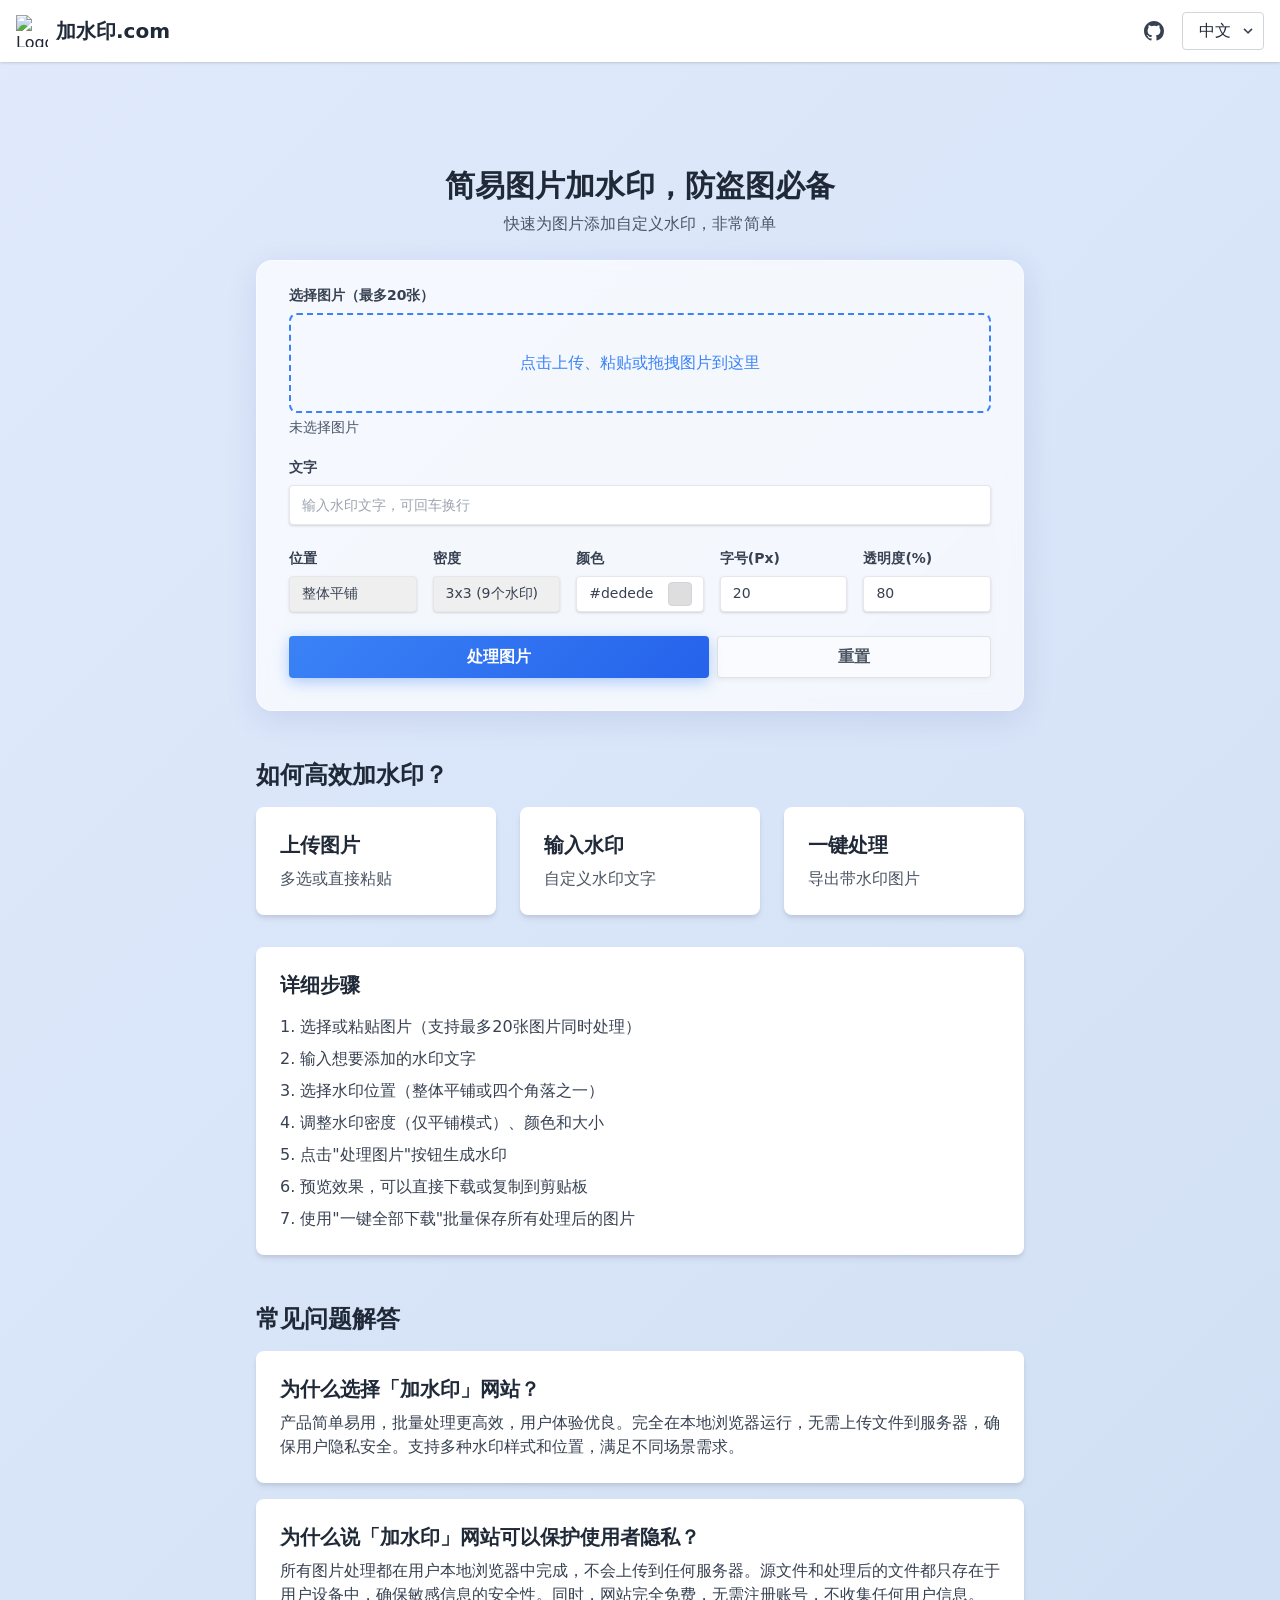
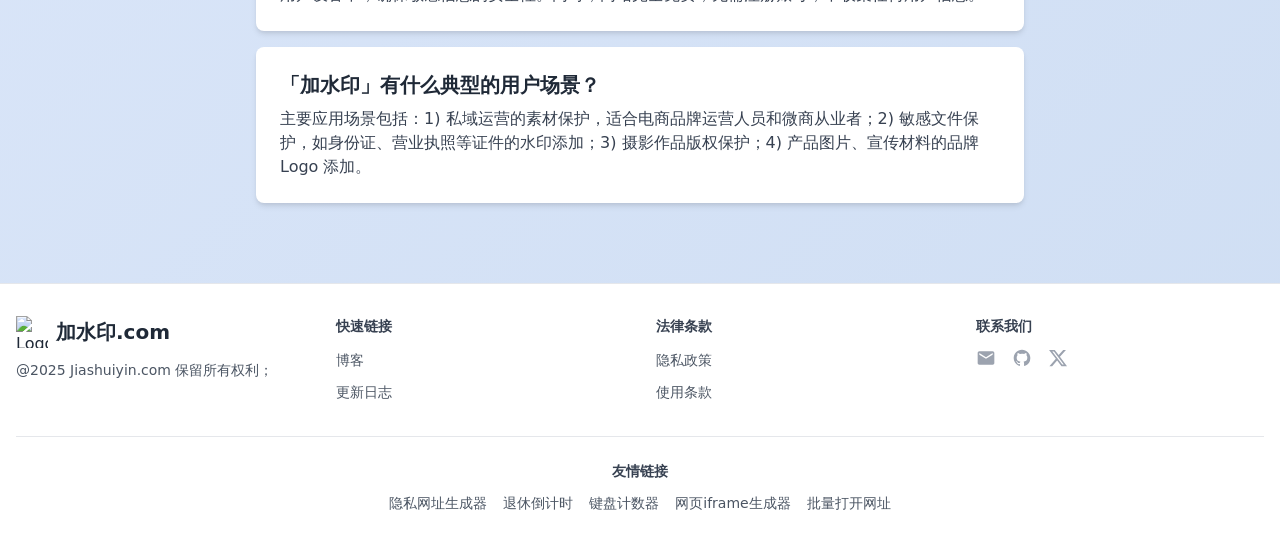
==== commit 783895cb: "fix: 更换离线旧版 heic2any 至全新 jsdelivr 在线的 heic-to.js，解决新款 iOS HEIC 的解析兼容问题" ====
--- a/index.html
+++ b/index.html
@@ -145,9 +145,9 @@
         if (pageLoader) pageLoader.style.display = 'none';
       });
     </script>
-    <!-- 本地依赖库 -->
+    <!-- 本地依赖库及部分网络补偿库 -->
     <link rel="stylesheet" href="libs/tailwind.min.css">
-    <script src="libs/heic2any.min.js"></script>
+    <script src="https://cdn.jsdelivr.net/npm/heic-to@1.4.2/dist/iife/heic-to.js"></script>
     <script src="libs/jszip.min.js"></script>
     <script src="libs/FileSaver.min.js"></script>
     <!-- 延迟加载非关键脚本 -->
